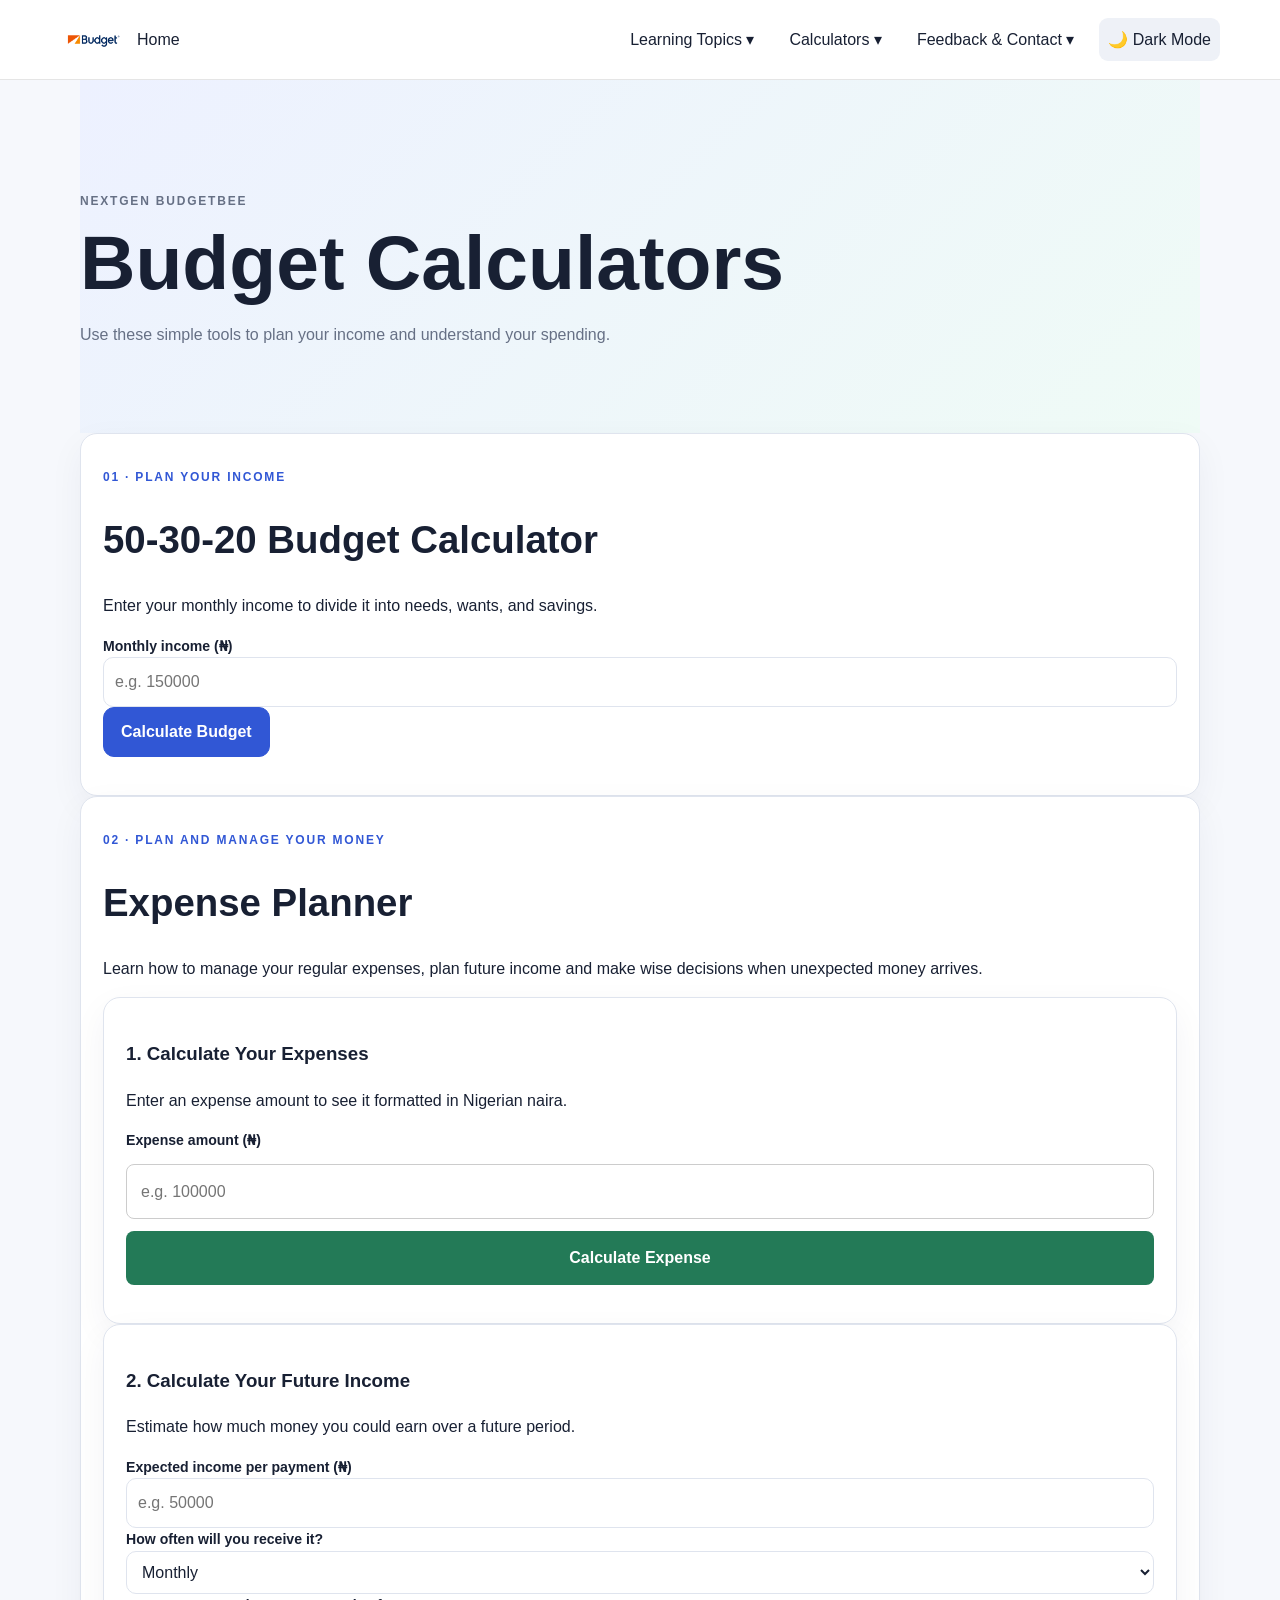
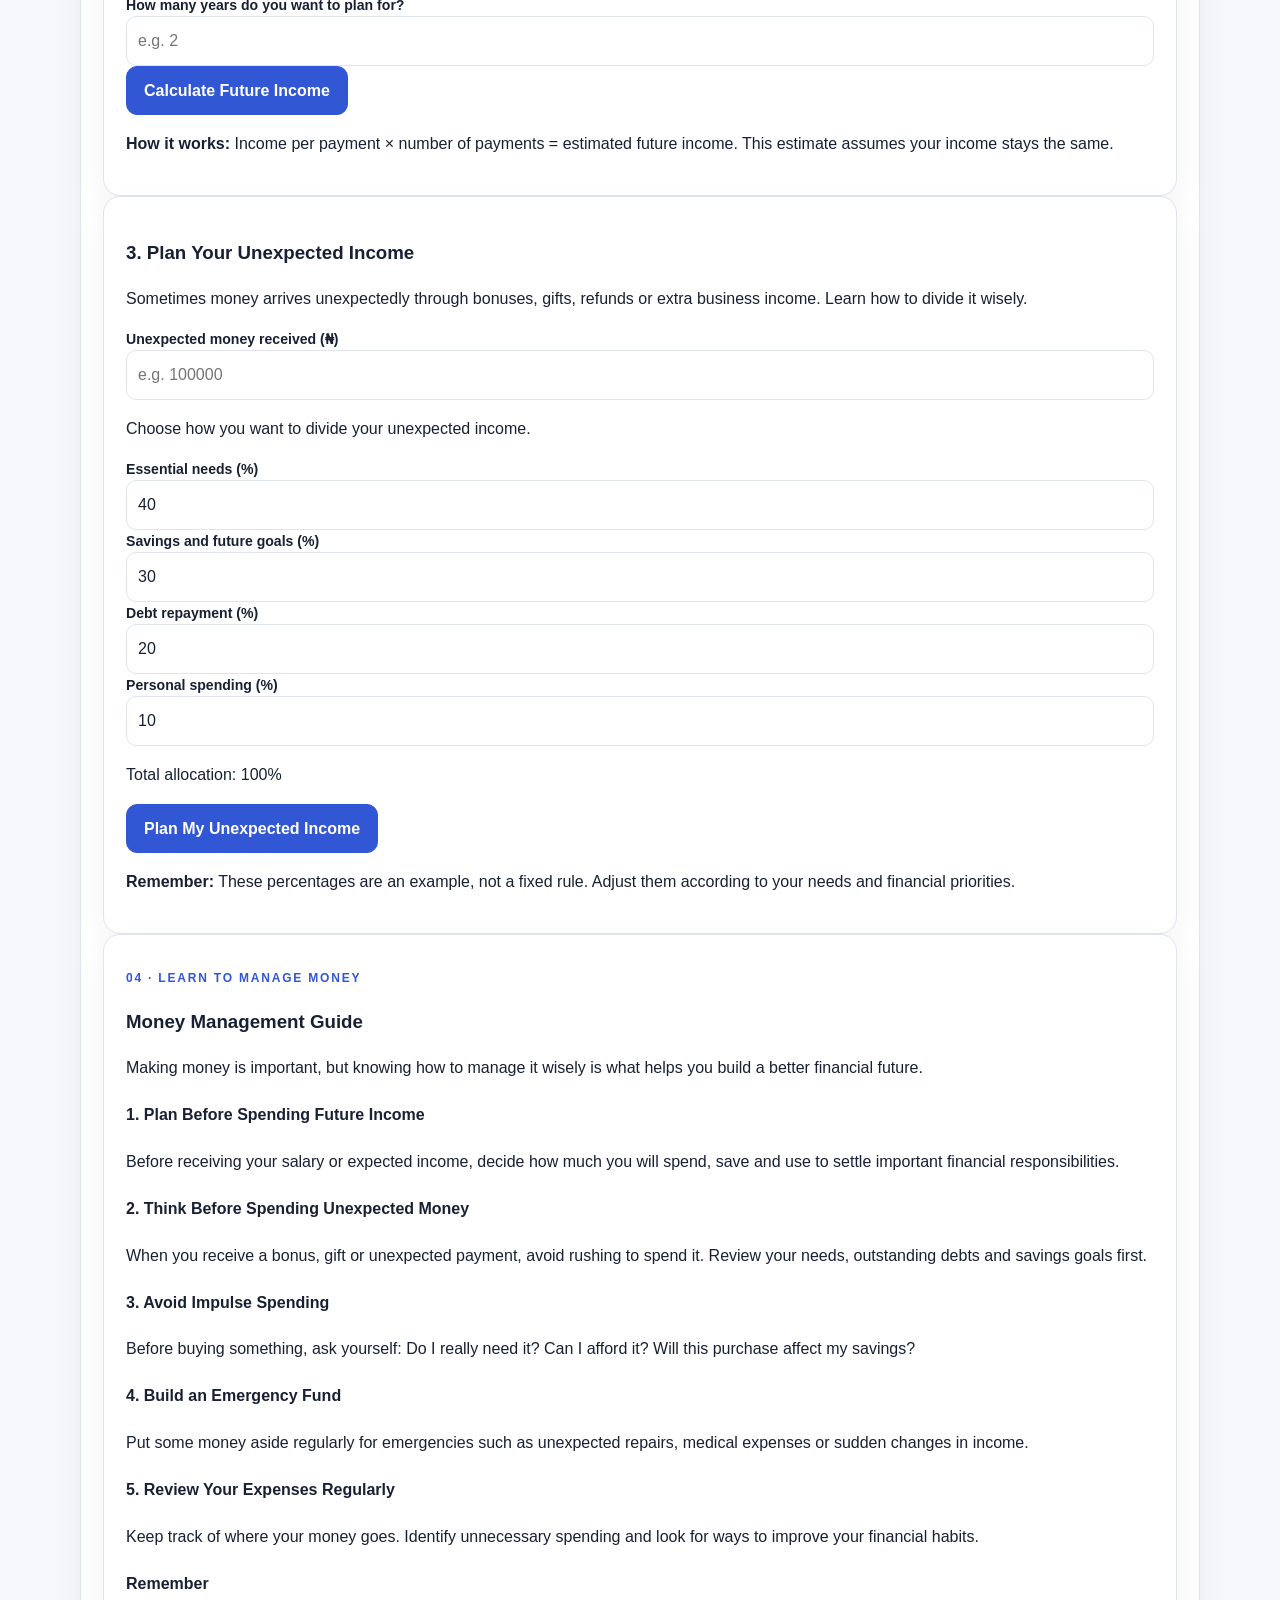
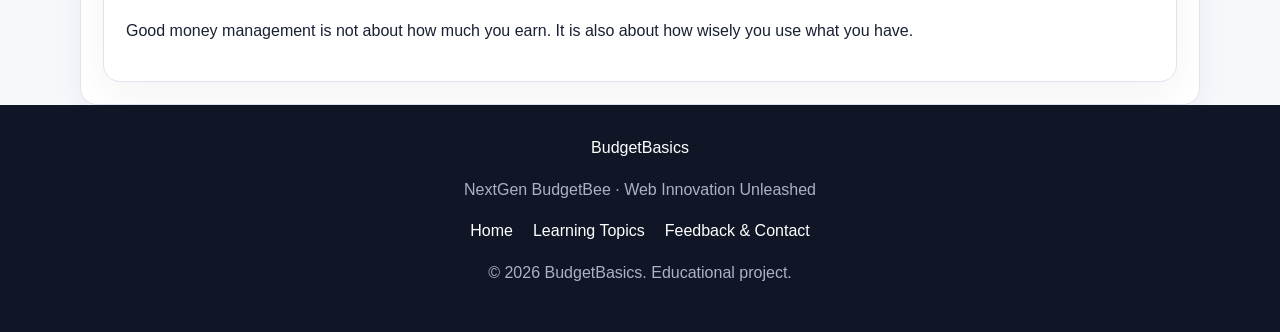
==== budgcalculators.html @ 1b96ec5b "Add files via upload Upload BudgetBasics website files" ====
<!DOCTYPE html>
<html lang="en">
<head>
    <meta charset="UTF-8">
    <meta name="viewport" content="width=device-width, initial-scale=1.0">
    <title>BudgetBasics | Calculators</title>
    <link rel="stylesheet" href="style.css">

</head>
<body>
    <!-- HEADER AND NAVIGATION -->
    <header class="site-header">
        <nav 
        class="navbar" 
        aria-label="Main navigation">
            <div class="nav-left">
                <a href="index.html" class="logo-link" aria-label="BudgetBasics home">
                    <img src="budget.png.png" class="site-logo"></a>
                <a href="index.html" class="home-link">Home</a>
            </div>

            <button id="menu" 
            class="menu-toggle" 
            type="button"
            aria-label="Toggle navigation" 
            aria-expanded="false">
                ☰
            </button>

            <div id="nav" 
            class="nav-links">
                <div class="dropdown">
                    <button 
                    type="button" 
                    class="dropdown-btn" 
                    id="learningBtn"
                    aria-expanded="false" 
                    aria-controls="learningMenu">Learning Topics ▾</button>

                    <div class="dropdown-menu" id="learningMenu">
                        <a href="budgetlearning.html#basics">Budgeting Basics</a>
                        <a href="budgetlearning.html#needs">Needs vs Wants</a>
                        <a href="budgetlearning.html#infographics">Infographics</a>
                        <a href="budgetlearning.html#rule">50-30-20 Rule</a>
                        <a href="budgetlearning.html#savings">Savings</a>
                        <a href="budgetlearning.html#expenses">Expenses</a>
                        <a href="budgetlearning.html#mistakes">Money Mistakes</a>
                    </div>
                </div>

                <div class="dropdown">
                    <button 
                    type="button" 
                    class="dropdown-btn" 
                    id="calculatorsBtn"
                    aria-expanded="false" 
                    aria-controls="calculatorsMenu">Calculators ▾</button>

                    <div class="dropdown-menu" 
                    id="calculatorsMenu">
                        <a href="budgcalculators.html#budget-calculator">50-30-20 Calculator</a>
                        <a href="budgcalculators.html#expense-calculator">Expense Planner</a>
                    </div>
                </div>

                <div class="dropdown">
                    <button type="button" 
                            id="contactDropdownBtn"
                            aria-expanded="false" 
                            aria-controls="contactDropdown">Feedback &amp; Contact ▾</button>
                    <div class="dropdown-menu" id="contactDropdown">
                        <a href="budgetfeedback.html#feedback">Feedback</a>
                        <a href="budgetfeedback.html#contact">Contact Us</a>
                    </div>
                </div>

                <button id="dark" type="button" class="dark-btn">🌙 Dark Mode</button>
            </div>
        </nav>
    </header>
    <main class="wrap calculators-page">
        <section class="hero">
            <p class="eyebrow">NEXTGEN BUDGETBEE</p>
            <h1>Budget Calculators</h1>
            <p>Use these simple tools to plan your income and understand your spending.</p>
        </section>

        <section id="budget-calculator" class="panel calculator-section">
            
            <p class="eyebrow">01 · PLAN YOUR INCOME</p>
            <h2>50-30-20 Budget Calculator</h2>
            <p>Enter your monthly income to divide it into needs, wants, and savings.</p>

            <label for="monthlyIncome">Monthly income (₦)</label>
            <input type="number" id="monthlyIncome" min="0" step="any"
                   placeholder="e.g. 150000" inputmode="decimal">
            <button type="button" class="btn primary" id="calculateBudget">Calculate Budget</button>
            <p id="budgetError" role="alert"></p>

            <div id="budgetResults" aria-live="polite" hidden>
                <h3>Your 50-30-20 Breakdown</h3>
                <p>Total monthly income: <strong id="totalIncome">₦0</strong></p>
                <p>Needs (50%): <strong id="needsAmount">₦0</strong></p>
                <p>Wants (30%): <strong id="wantsAmount">₦0</strong></p>
                <p>Savings or debt repayment (20%): <strong id="savingsAmount">₦0</strong></p>
            </div>
        </section>

       <section id="expense-calculator" class="panel calculator-section">

    <p class="eyebrow">02 · PLAN AND MANAGE YOUR MONEY</p>
    <h2>Expense Planner</h2>

    <p>
        Learn how to manage your regular expenses, plan future income
        and make wise decisions when unexpected money arrives.
    </p>

    <!-- EXISTING EXPENSE CALCULATOR -->

    <div class="panel">
        <h3>1. Calculate Your Expenses</h3>

        <p>Enter an expense amount to see it formatted in Nigerian naira.</p>

        <form id="expenseForm">
            <label for="expenseAmount">Expense amount (₦)</label>

            <input type="number" id="expenseAmount"
                   placeholder="e.g. 100000"
                   min="0" step="any"
                   inputmode="decimal" required>

            <button type="submit" class="btn primary">
                Calculate Expense
            </button>
        </form>

        <p id="expenseError" role="alert"></p>

        <div id="expenseResult" aria-live="polite" hidden>
            <h3>Expense Result</h3>
            <p>Your entered expense is:</p>
            <strong id="expenseTotal">₦0</strong>
        </div>
    </div>


    <!-- FUTURE INCOME CALCULATOR -->

    <div class="panel">
        <h3>2. Calculate Your Future Income</h3>

        <p>
            Estimate how much money you could earn over a future period.
        </p>

        <label for="futureAmount">Expected income per payment (₦)</label>
        <input type="number" id="futureAmount"
               placeholder="e.g. 50000" min="0" step="any">

        <label for="incomeFrequency">How often will you receive it?</label>
        <select id="incomeFrequency">
            <option value="weekly">Weekly</option>
            <option value="monthly" selected>Monthly</option>
            <option value="yearly">Yearly</option>
        </select>

        <label for="futureYears">How many years do you want to plan for?</label>
        <input type="number" id="futureYears"
               placeholder="e.g. 2" min="1" step="1">

        <button type="button" class="btn primary" id="calculateFuture">
            Calculate Future Income
        </button>

        <p id="futureError" role="alert"></p>

        <div id="futureResult" aria-live="polite" hidden>
            <h3>Your Future Income Estimate</h3>
            <p>Total expected income:</p>
            <strong id="futureTotal">₦0</strong>
        </div>

        <p>
            <strong>How it works:</strong>
            Income per payment × number of payments = estimated future income.
            This estimate assumes your income stays the same.
        </p>
    </div>


    <!-- UNEXPECTED INCOME PLANNER -->

    <div class="panel">
        <h3>3. Plan Your Unexpected Income</h3>

        <p>
            Sometimes money arrives unexpectedly through bonuses,
            gifts, refunds or extra business income.
            Learn how to divide it wisely.
        </p>

        <label for="unexpectedAmount">Unexpected money received (₦)</label>
        <input type="number" id="unexpectedAmount"
               placeholder="e.g. 100000" min="0" step="any">

        <p>Choose how you want to divide your unexpected income.</p>

<label for="needsPercent">Essential needs (%)</label>
<input type="number" id="needsPercent" value="40" min="0" max="100">

<label for="savingsPercent">Savings and future goals (%)</label>
<input type="number" id="savingsPercent" value="30" min="0" max="100">

<label for="debtPercent">Debt repayment (%)</label>
<input type="number" id="debtPercent" value="20" min="0" max="100">

<label for="personalPercent">Personal spending (%)</label>
<input type="number" id="personalPercent" value="10" min="0" max="100">

<p id="percentageTotal">Total allocation: 100%</p>

        <button type="button" class="btn primary" id="calculateUnexpected">
            Plan My Unexpected Income
        </button>

        <p id="unexpectedError" role="alert"></p>

        <div id="unexpectedResult" aria-live="polite" hidden>
            <h3>Your Money Breakdown</h3>

            <p>Essential needs (40%):
                <strong id="unexpectedNeeds">₦0</strong>
            </p>

            <p>Savings and goals (30%):
                <strong id="unexpectedSavings">₦0</strong>
            </p>

            <p>Debt repayment (20%):
                <strong id="unexpectedDebt">₦0</strong>
            </p>

            <p>Personal spending (10%):
                <strong id="unexpectedPersonal">₦0</strong>
            </p>
        </div>

        <p>
            <strong>Remember:</strong>
            These percentages are an example, not a fixed rule.
            Adjust them according to your needs and financial priorities.
        </p>
    </div>
    <!-- MONEY MANAGEMENT GUIDE -->

<div class="panel">

    <p class="eyebrow">04 · LEARN TO MANAGE MONEY</p>

    <h3>Money Management Guide</h3>

    <p>
        Making money is important, but knowing how to manage
        it wisely is what helps you build a better financial future.
    </p>

    <h4>1. Plan Before Spending Future Income</h4>

    <p>
        Before receiving your salary or expected income,
        decide how much you will spend, save and use to
        settle important financial responsibilities.
    </p>

    <h4>2. Think Before Spending Unexpected Money</h4>

    <p>
        When you receive a bonus, gift or unexpected payment,
        avoid rushing to spend it. Review your needs,
        outstanding debts and savings goals first.
    </p>

    <h4>3. Avoid Impulse Spending</h4>

    <p>
        Before buying something, ask yourself:
        Do I really need it? Can I afford it?
        Will this purchase affect my savings?
    </p>

    <h4>4. Build an Emergency Fund</h4>

    <p>
        Put some money aside regularly for emergencies
        such as unexpected repairs, medical expenses
        or sudden changes in income.
    </p>

    <h4>5. Review Your Expenses Regularly</h4>

    <p>
        Keep track of where your money goes.
        Identify unnecessary spending and look for
        ways to improve your financial habits.
    </p>

    <h4>Remember</h4>

    <p>
        Good money management is not about how much
        you earn. It is also about how wisely you use
        what you have.
    </p>

</div>

</section>
    </main>

    <footer>
        <div class="wrap">
            <a class="footer-logo" href="index.html">BudgetBasics</a>
            <p>NextGen BudgetBee · Web Innovation Unleashed</p>
            <div class="footer-links">
                <a href="index.html">Home</a>
                <a href="budgetlearning.html">Learning Topics</a>
                <a href="budgetfeedback.html">Feedback &amp; Contact</a>
            </div>
            <p>© 2026 BudgetBasics. Educational project.</p>
        </div>
    </footer>

    <script src="script.js"></script>
</body>
</html>
---- style.css ----
*{box-sizing:border-box
}
:root{
    --bg:#f6f8fc;
    --card:#fff;
    --text:#182033;
    --muted:#667085;
    --primary:#3157d5;
    --green:#18a56b;
    --border:#dfe4ee
}
html
{scroll-behavior:smooth
}
body{margin:0;font-family:Arial,sans-serif;
    background:var(--bg);
    color:var(--text);line-height:1.6
}
a{
    text-decoration:none;
    color:inherit
}
button,input,select,textarea{font:inherit}button{cursor:pointer}
.wrap{width:min(1120px,92%);margin:auto
}
header{position:sticky;
    top:0;z-index:20;
    background:#fffffff2;
    border-bottom:1px solid var(--border)
}
.nav{
    min-height:70px;
    display:flex;
    align-items:center;
    gap:15px
}

.logo{
    font-size:1.35rem;
    font-weight:900;
    margin-right:auto
}
.logo span{
    color:var(--primary)
}
nav{
    display:flex;
    gap:12px;
    flex-wrap:wrap
}
nav a{font-size:.8rem;
    color:var(--muted)
}
#menu,#dark{
    border:0;
    background:#eef1f7;
    padding:9px;
    border-radius:9px
}
#menu{
    display:none;
}
.hero{
    padding:100px 0 70px;
    background:linear-gradient(135deg,#edf1ff,#effbf6)
}
h1{
    font-size:clamp(2.4rem,6vw,5rem);
    line-height:1.02;
    max-width:850px;
    margin:0 0 20px
}

h2{font-size:clamp(1.8rem,3vw,3rem);
    line-height:1.1
}
.hero p{
    max-width:700px;
    color:var(--muted)
}
.eyebrow{
    color:var(--primary);
    font-size:.75rem;
    font-weight:900;letter-spacing:.15em
}
.btn{
    display:inline-block;
    border:1px solid var(--border);
    background:var(--card);
    padding:11px 17px;
    border-radius:11px;
    font-weight:800
}
.primary{
    background:var(--primary);
    color:white;
    border-color:var(--primary)
}
.stats{
    display:flex;
    gap:12px;
    margin-top:30px;
    flex-wrap:wrap
}
.stats div{
    background:#ffffffc9;
    border:1px solid var(--border);
    padding:12px 16px;
    border-radius:12px}
.stats b,.stats small{
    display:block
}
.stats small{
    color:var(--muted)}
.ticker{
    background:#121a2a;
    color:white;
    padding:10px;
    text-align:center
}
.ticker span{margin-left:8px
}
section{
    padding:75px 0
}
.alt{
    background:#edf1f7
}
.cards{
    display:grid;
    gap:15px
}
.six{
    grid-template-columns:repeat(3,1fr)
}
.card,.panel,.visual{
    background:var(--card);
    border:1px solid var(--border);
    border-radius:17px;
    padding:22px;
    box-shadow:0 12px 35px #1f2d4a0d
}
    .card b{
        color:var(--primary)
    }
.card p,.visual p{
    color:var(--muted)
}
.two{
    display:grid;
    grid-template-columns:1fr 1fr;
    gap:18px;
    margin-top:20px
}
table{
        width:100%;
        border-collapse:collapse
}
th,td{
    padding:10px;
    border-bottom:1px solid var(--border);
    text-align:left
}
label{
    display:grid;
    gap:6px;
    font-weight:700;
    font-size:.88rem
}
input,select,textarea{
    width:100%;
    padding:11px;
    border:1px solid var(--border);
    border-radius:10px;
    background:var(--card);color:var(--text);
    outline:none
}input:focus,select:focus,textarea:focus,button:focus,a:focus{
    outline:3px solid #3157d544
}
.quiz{
    display:block;
    width:100%;
    margin:7px 0;
    text-align:left
}
.result{
    display:grid;
    grid-template-columns:repeat(3,1fr);
    gap:12px;margin-top:20px
}
.result div{
    border:1px solid var(--border);
    padding:16px;
    border-radius:12px
}
.result span,.result strong{
    display:block
}
.hidden{
    display:none
}
.note,.error{color:var(--muted)
}
.error{color:#c23535;min-height:20px
}
.callout{
    padding:12px;
    border-left:4px solid var(--green);
    background:#edf9f4
}
.progress{
    height:13px;
    background:#e9edf5;
    border-radius:99px;
    overflow:hidden
}
.progress i{
    display:block;
    height:100%;
    width:0;
    background:var(--primary)
}
.form{
    display:grid;
    gap:13px
}
.expenseForm{
    display:grid;
    grid-template-columns:1fr 1fr 1.4fr 1fr auto;
    gap:10px;
    align-items:end
}
.tableScroll{
    overflow:auto;
    margin-top:18px
}
.accordion{
    display:grid;
    gap:10px
}
details{
    background:var(--card);
    padding:16px;
    border:1px solid var(--border);
    border-radius:13px
}
summary{
    font-weight:800;
    cursor:pointer
}
.filters{
    display:flex;
    gap:8px;
    flex-wrap:wrap;
    margin-bottom:18px
}
.filter{
    border:1px solid var(--border);
    background:var(--card);
    padding:8px 13px;
    border-radius:20px
}
.filter.active{
    background:var(--primary);
    color:white
}
.gallery{
    display:grid;
    grid-template-columns:repeat(4,1fr);
    gap:15px
}
.visual div{
    height:180px;
    display:grid;
    place-items:center;
    text-align:center;
    background:linear-gradient(135deg,#edf1ff,#eaf8f1);
    border-radius:12px;
    font-size:1.4rem;
    font-weight:900
}
.chat{
    min-height:250px
}
.bot,.user{
    padding:10px 13px;
    border-radius:12px;
    max-width:80%;
    margin:8px 0}
.bot{
        background:#eef1f7
 }
.user{background:var(--primary);
    color:white;
    margin-left:auto
}
.prompts{
    display:flex;
    gap:7px;
    flex-wrap:wrap;
    margin:12px 0}.prompt{
        border:1px solid var(--border);
        background:var(--card);
        padding:8px 12px;
        border-radius:20px}.chatInput{display:flex;
        gap:8px
 }
.searchResults{
            display:grid;
            grid-template-columns:repeat(3,1fr);gap:10px;
            margin-top:15px
}.searchResults a{
    background:var(--card);
    padding:15px;
    border:1px solid var(--border);
    border-radius:12px;
    font-weight:800
}
footer
{background:#101625;
    color:white;
    padding:35px 0
}
 footer p{
        color:#aab2c5
    }
#top{
    position:fixed;
    right:20px;
    bottom:20px;
    border:0;
    background:var(--primary);
    color:white;
    width:45px;
    height:45px;
    border-radius:50%;
    display:none}
#top.show{
        display:block
    }
body.dark{
        --bg:#0d1220;
        --card:#151c2c;
        --text:#eef2ff;
        --muted:#aab4c8;
        --border:#2b3650
    }
body.dark header{
        background:#0d1220f2
    }
    body.dark .hero{
        background:linear-gradient(135deg,#141c36,#10251d)
    }



/* ==============================
   LOGO
============================== */

.logo {
    display: flex;
    align-items: center;
    gap: 10px;
    text-decoration: none;
    font-weight: bold;
}

.logo-image {
    width: 100px;
    height: 45px;
    object-fit: contain;
    background: transparent;
}

.logo-highlight {
    color: #e4a11b;
}


/* ==============================
   NAVIGATION DROPDOWN
============================== */

.dropdown {
    position: relative;
}

.dropdown-btn {
    background: transparent;
    border: none;
    color: inherit;
    font: inherit;
    padding: 10px;
    cursor: pointer;
}

.dropdown-menu {
    display: none;
    position: absolute;
    top: 100%;
    left: 0;
    min-width: 210px;
    background: white;
    border-radius: 10px;
    box-shadow: 0 8px 20px rgba(0, 0, 0, 0.15);
    z-index: 1000;
    overflow: hidden;
}

.dropdown-menu.open {
    display: block;
}

.dropdown-menu a {
    display: block;
    padding: 12px 15px;
    color: #222;
    text-decoration: none;
}

.dropdown-menu a:hover {
    background: #f1f5f9;
}


/* ==============================
   BUDGET TIP GRID
============================== */

.tip-grid,
.topic-grid,
.contact-grid {
    display: grid;
    grid-template-columns: repeat(3, minmax(0, 1fr));
    gap: 22px;
    margin: 30px 0;
}

.tip-card,
.topic-card {
    padding: 25px;
    border-radius: 16px;
    background: white;
    color: #222;
    box-shadow: 0 5px 18px rgba(0, 0, 0, 0.08);
    text-decoration: none;

    transition:
        transform 0.3s ease,
        box-shadow 0.3s ease;
}

.tip-card:hover,
.topic-card:hover {
    transform: translateY(-8px);
    box-shadow: 0 12px 28px rgba(0, 0, 0, 0.14);
}

.tip-icon,
.topic-card span {
    display: block;
    font-size: 35px;
    margin-bottom: 12px;
}

.topic-card h3,
.tip-card h3 {
    margin-top: 10px;
}


/* ==============================
   CARD ANIMATION
============================== */

@keyframes cardAppear {
    from {
        opacity: 0;
        transform: translateY(20px);
    }

    to {
        opacity: 1;
        transform: translateY(0);
    }
}

.tip-card,
.topic-card {
    animation: cardAppear 0.7s ease both;
}

.tip-card:nth-child(2),
.topic-card:nth-child(2) {
    animation-delay: 0.1s;
}

.tip-card:nth-child(3),
.topic-card:nth-child(3) {
    animation-delay: 0.2s;
}

.tip-card:nth-child(4),
.topic-card:nth-child(4) {
    animation-delay: 0.3s;
}

.tip-card:nth-child(5),
.topic-card:nth-child(5) {
    animation-delay: 0.4s;
}

.tip-card:nth-child(6),
.topic-card:nth-child(6) {
    animation-delay: 0.5s;
}


/* ==============================
   FLOATING CHATBOT
============================== */

.chatbot-widget {
    position: fixed;
    right: 22px;
    bottom: 22px;
    z-index: 2000;
}


/* ROUND CHAT BUTTON */

.chat-toggle {
    width: 62px;
    height: 62px;
    border: none;
    border-radius: 50%;
    background: #176b45;
    color: white;
    font-size: 28px;
    cursor: pointer;
    box-shadow: 0 5px 20px rgba(0, 0, 0, 0.2);
    transition: transform 0.3s ease;
}

.chat-toggle:hover {
    transform: scale(1.08);
}


/* CHAT WINDOW */

.chat-window {
    position: absolute;
    right: 0;
    bottom: 75px;
    width: 340px;
    max-width: calc(100vw - 35px);
    height: 480px;
    max-height: calc(100vh - 120px);
    background: white;
    border-radius: 16px;
    box-shadow: 0 8px 30px rgba(0, 0, 0, 0.2);
    display: flex;
    flex-direction: column;
    overflow: hidden;
}

.hidden {
    display: none !important;
}


/* CHAT HEADER */

.chat-header {
    display: flex;
    justify-content: space-between;
    align-items: center;
    gap: 12px;
    padding: 15px;
    background: #176b45;
    color: white;
}

.chat-header small {
    display: block;
    margin-top: 4px;
}

.chat-header button {
    border: none;
    background: transparent;
    color: white;
    font-size: 20px;
    cursor: pointer;
}


/* CHAT MESSAGES */

.chat {
    flex: 1;
    overflow-y: auto;
    padding: 15px;
}

.bot,
.user {
    max-width: 90%;
    padding: 10px;
    margin-bottom: 12px;
    border-radius: 12px;
    line-height: 1.5;
    overflow-wrap: anywhere;
}

.bot {
    background: #eef6f1;
    color: #222;
}

.user {
    background: #176b45;
    color: white;
    margin-left: auto;
}


/* CHAT SUGGESTIONS */

.prompts {
    display: flex;
    flex-wrap: wrap;
    gap: 6px;
    padding: 10px;
}

.prompt {
    padding: 7px;
    border: 1px solid #176b45;
    border-radius: 15px;
    background: white;
    color: #176b45;
    cursor: pointer;
    font-size: 12px;
}


/* CHAT INPUT */

.chatInput {
    display: flex;
    gap: 8px;
    padding: 10px;
}

.chatInput input {
    flex: 1;
    min-width: 0;
    padding: 10px;
    border: 1px solid #ccc;
    border-radius: 8px;
}

.chat-note {
    padding: 0 10px 10px;
    color: #666;
}


/* ==============================
   FOOTER
============================== */
footer { 
    text-align: center; 
    padding: 30px 20px; 
} 
footer .wrap { 
    display: flex; 
    flex-direction: column; 
    align-items: center; 
    justify-content: center; 
} 
.footer-links { 
    display: flex; 
    justify-content: center; 
    align-items: center; 
    flex-wrap: wrap; 
    gap: 20px; 
} 
.footer-logo { 
    display: inline-block; 
    text-align: center; 
}

/* ==============================
   RESPONSIVE LAYOUT
============================== */

@media (max-width: 800px) {

    .tip-grid,
    .topic-grid,
    .contact-grid {
        grid-template-columns: repeat(2, minmax(0, 1fr));
    }

}

@media (max-width: 550px) {

    .tip-grid,
    .topic-grid,
    .contact-grid {
        grid-template-columns: 1fr;
    }

    .chatbot-widget {
        right: 12px;
        bottom: 12px;
    }

    .chat-toggle {
        width: 55px;
        height: 55px;
    }

    .chat-window {
        width: calc(100vw - 24px);
        right: -4px;
    }

    .dropdown-menu {
        position: static;
        box-shadow: none;
        min-width: 100%;
    }

}

/* =================================
   LEARNING TOPICS DROPDOWN FIX
================================= */

.dropdown {
    position: relative;
    display: inline-block;
}

.dropdown-btn {
    display: block;
    padding: 10px 12px;
    border: none;
    background: transparent;
    color: inherit;
    font-size: inherit;
    font-family: inherit;
    cursor: pointer;
}

/* Hide the dropdown by default */
.dropdown-menu {
    display: none;
    position: absolute;
    top: 100%;
    left: 0;
    min-width: 220px;
    background: white;
    border-radius: 10px;
    box-shadow: 0 8px 20px rgba(0, 0, 0, 0.18);
    z-index: 9999;
    overflow: hidden;
}

/* Display the dropdown when JavaScript adds open */
.dropdown-menu.open {
    display: block;
}

/* Dropdown links */
.dropdown-menu a {
    display: block;
    padding: 12px 16px;
    color: #222;
    text-decoration: none;
    white-space: nowrap;
}

.dropdown-menu a:hover {
    background: #f1f5f9;
    color: #176b45;
}

/* Keep dropdown usable on small screens */
@media (max-width: 768px) {

    .dropdown {
        display: block;
        width: 100%;
    }

    .dropdown-btn {
        width: 100%;
        text-align: left;
    }

    .dropdown-menu {
        position: static;
        width: 100%;
        box-shadow: none;
        border-radius: 6px;
        margin-top: 5px;
    }

}

/* =================================
   DARK MODE
================================= */

/* Smooth colour transitions */
body,
header,
footer,
section,
.panel,
.card,
.tip-card,
.topic-card,
input,
select,
textarea,
table {
    transition:
        background-color 0.3s ease,
        color 0.3s ease,
        border-color 0.3s ease;
}

/* Main page */
body.dark {
    background-color: #121212;
    color: #f1f1f1;
}

/* Header and footer */
body.dark header,
body.dark footer {
    background-color: #1b1b1b;
    color: #f1f1f1;
}

/* Sections */
body.dark section,
body.dark section.alt {
    background-color: #181818;
    color: #f1f1f1;
}

/* Cards and panels */
body.dark .panel,
body.dark .card,
body.dark .tip-card,
body.dark .topic-card {
    background-color: #252525;
    color: #f1f1f1;
    border-color: #444;
}

/* Headings and paragraphs */
body.dark h1,
body.dark h2,
body.dark h3,
body.dark p,
body.dark li,
body.dark small {
    color: inherit;
}

/* Navigation */
body.dark .nav a,
body.dark .dropdown-btn {
    color: #f1f1f1;
}

/* Dropdown */
body.dark .dropdown-menu {
    background-color: #252525;
}

body.dark .dropdown-menu a {
    color: #f1f1f1;
}

body.dark .dropdown-menu a:hover {
    background-color: #383838;
}

/* Form fields */
body.dark input,
body.dark select,
body.dark textarea {
    background-color: #252525;
    color: #f1f1f1;
    border: 1px solid #555;
}

/* Tables */
body.dark table {
    color: #f1f1f1;
}

body.dark th,
body.dark td {
    border-color: #555;
}

/* Links */
body.dark a {
    color: #8fc9ff;
}

/* Buttons */
body.dark button {
    color: #f1f1f1;
}

/* Preserve primary button colours */
body.dark .btn.primary {
    background-color: #176b45;
    color: white;
}

/* Chat window */
body.dark .chat-window {
    background-color: #202020;
    color: #f1f1f1;
}

body.dark .bot {
    background-color: #303030;
    color: #f1f1f1;
}

body.dark .prompt {
    background-color: #252525;
    color: #f1f1f1;
    border-color: #777;
}

/* Chat input */
body.dark .chatInput input {
    background-color: #252525;
    color: #f1f1f1;
}


    @media(max-width:1000px){
        nav{display:none;
            position:absolute;
            left:4%;
            right:4%;
            top:70px;
            background:var(--card);
            padding:15px;
            border:1px solid var(--border);
            border-radius:12px
        }
            nav.open{
                display:grid;
                grid-template-columns:repeat(2,1fr)
            }
            #menu{
                display:block
            }
            .six{
                grid-template-columns:repeat(2,1fr)
            }
            .gallery{
                grid-template-columns:repeat(2,1fr)
            }
            .expenseForm{
                grid-template-columns:1fr 1fr
            }.expenseForm button{
                grid-column:span 2
            }
        }
        @media(max-width:700px){
            .two,.six,.result,.gallery,.searchResults{
                grid-template-columns:1fr
            }
            .expenseForm{
                grid-template-columns:1fr
            }
            .expenseForm button{
                grid-column:auto
            }
            .chatInput{
                flex-direction:column
            }
            .hero{
                padding-top:70px
            }
            section{
                padding:55px 0
            }
            nav.open{
                grid-template-columns:1fr}}


.budget-calculator {
 max-width: 800px; 
 margin: 40px auto; 
 padding: 25px; 
 text-align: center; 
} 
.budget-calculator h2 {
 margin-bottom: 12px; 
} 
.calculator-box { 
max-width: 550px; 
margin: 25px auto; 
padding: 25px; 
border: 1px solid #ddd; 
border-radius: 15px; 
background: #ffffff; 
box-shadow: 0 5px 15px rgba(0, 0, 0, 0.08); 
text-align: left; 
} 
.calculator-box label { 
display: block; 
margin-bottom: 10px; 
font-weight: bold; 
} 
.calculator-box input { 
display: block; 
width: 100%; 
padding: 14px; 
margin-bottom: 15px; 
border: 1px solid #bbb; 
border-radius: 8px; 
font-size: 16px; 
box-sizing: border-box; 
} 
.calculator-box button { 
width: 100%; 
min-height: 48px; 
padding: 12px; 
border: none; 
border-radius: 8px; 
background: #237a57; 
color: white; 
font-size: 16px; 
font-weight: bold; 
cursor: pointer; 
} 
.calculator-box button:hover { 
background: #185c40; 
} 
#budgetError { 
color: #c62828; 
font-weight: bold; 
} 
#budgetResults { 
margin-top: 25px; 
}
 #budgetResults[hidden] { 
display: none; 
} 
.budget-result { 
margin: 15px 0; 
padding: 15px; 
border-radius: 10px; 
}
.budget-result h4 { 
margin: 0 0 8px;
} 
.budget-result p { 
margin: 5px 0 12px; 
} 
.budget-result strong { 
font-size: 22px; 
} 
.needs-result { 
background: #e4f3e9; 
color: #185c40; 
} 
.wants-result { 
background: #fff0d9; 
color: #80520b; 
} 
.savings-result { 
background: #e5edff; 
color: #244c9b; 
} 
.budget-total { 
display: flex; 
justify-content: space-between; 
gap: 12px; 
flex-wrap: wrap; 
margin-top: 20px; 
padding-top: 15px; 
border-top: 2px solid #ddd; 
font-size: 18px; 
} 
@media (max-width: 600px) {
.budget-calculator { 
    padding: 12px; 
} 
.calculator-box { 
padding: 18px; 
}
}
#expenses { 
    max-width: 650px; 
    margin: 30px auto; 
    padding: 20px; 
} 
#expenseForm { 
    display: flex; 
    flex-direction: column; 
    gap: 12px; 
} 
#expenseAmount { 
    width: 100%; 
    box-sizing: border-box; 
    padding: 14px; 
    border: 1px solid #ccc; 
    border-radius: 8px; 
    font-size: 16px; 
}
#expenseForm button { 
    padding: 14px; 
    border: none; 
    border-radius: 8px; 
    background: #237a57; 
    color: white; 
    font-size: 16px; 
    cursor: pointer; 
} 
#expenseResult { 
    margin-top: 20px; 
    padding: 20px; 
    background: #e4f3e9;
    color: #185c40; 
    border-radius: 10px; 
} 
#expenseResult[hidden] { 
    display: none; 
} 
#expenseTotal { 
    font-size: 24px; 
} 
#expenseError { 
    color: #c62828; 
}

/* HEADER AND NAVIGATION */

.site-header {
    position: relative;
    z-index: 1000;
    background: var(--header-bg, #ffffff);
    border-bottom: 1px solid #e5e5e5;
}

.navbar {
    display: flex;
    align-items: center;
    justify-content: space-between;
    gap: 20px;
    max-width: 1200px;
    margin: 0 auto;
    padding: 12px 20px;
}

.nav-left {
    display: flex;
    align-items: center;
    gap: 12px;
    flex-shrink: 0;
}

.site-logo {
    display: block;
    width: 65px;
    height: 55px;
    object-fit: contain;
}

.home-link {
    font-weight: bold;
}

.nav-links {
    display: flex;
    align-items: center;
    justify-content: flex-end;
    flex-wrap: wrap;
    gap: 15px;
}

.nav-links a,
.nav-links button,
.home-link {
    text-decoration: none;
    color: inherit;
    font: inherit;
}

.nav-links a:hover,
.home-link:hover {
    color: #237a57;
}

.menu-toggle {
    display: none;
}

/* FEEDBACK AND CONTACT DROPDOWN */

.dropdown {
    position: relative;
}

.dropdown > button {
    padding: 10px;
    border: none;
    background: transparent;
    cursor: pointer;
}

.dropdown-menu {
    display: none;
    position: absolute;
    top: 100%;
    right: 0;
    min-width: 170px;
    padding: 8px;
    background: #ffffff;
    color: #222222;
    border: 1px solid #dddddd;
    border-radius: 8px;
    box-shadow: 0 5px 15px rgba(0, 0, 0, 0.12);
}

.dropdown-menu.open {
    display: block;
}

.dropdown-menu a {
    display: block;
    padding: 12px;
    border-radius: 5px;
}

.dropdown-menu a:hover {
    background: #e4f3e9;
}

/* MOBILE NAVIGATION */

@media (max-width: 850px) {
    .navbar {
        flex-wrap: wrap;
    }

    .menu-toggle {
        display: block;
        padding: 10px;
        font-size: 22px;
        cursor: pointer;
    }

    .nav-links {
        display: none;
        flex-direction: column;
        align-items: stretch;
        width: 100%;
        gap: 8px;
    }

    .nav-links.open {
        display: flex;
    }

    .dropdown-menu {
        position: static;
        width: auto;
        box-shadow: none;
    }
}
/* Keep Dark Mode button text black */

body.dark #dark {
    color: #000000 !important;
    background-color: #ffffff !important;
    border: 1px solid #cccccc;
}
/* =====================================
   BUDGETBASICS CONTACT FORM DESIGN
===================================== */

.message-form {
    max-width: 750px;
    margin: 40px auto;
    padding: 30px;
    border-radius: 18px;
}

.message-form h3 {
    font-size: 26px;
    margin-bottom: 12px;
}

.message-form p {
    line-height: 1.7;
}

#contactForm {
    display: flex;
    flex-direction: column;
    gap: 12px;
    margin-top: 25px;
}

#contactForm label {
    font-weight: 600;
    margin-top: 8px;
}

#contactForm input,
#contactForm textarea {
    width: 100%;
    padding: 14px;
    border: 1px solid #cccccc;
    border-radius: 10px;
    font-size: 16px;
    font-family: inherit;
    box-sizing: border-box;
}

#contactForm textarea {
    resize: vertical;
    min-height: 130px;
}

#contactForm input:focus,
#contactForm textarea:focus {
    outline: 2px solid #b9366b;
    border-color: #b9366b;
}

#contactForm button {
    padding: 14px 22px;
    border-radius: 10px;
    font-size: 16px;
    cursor: pointer;
    margin-top: 10px;
}

#contactForm button:disabled {
    opacity: 0.6;
    cursor: not-allowed;
}

#formStatus {
    margin-top: 18px;
    font-weight: 600;
    line-height: 1.6;
}

/* MOBILE RESPONSIVENESS */

@media (max-width: 600px) {

    .message-form {
        padding: 20px;
        margin: 25px auto;
    }

    .message-form h3 {
        font-size: 22px;
    }

    #contactForm input,
    #contactForm textarea {
        font-size: 16px;
    }

}
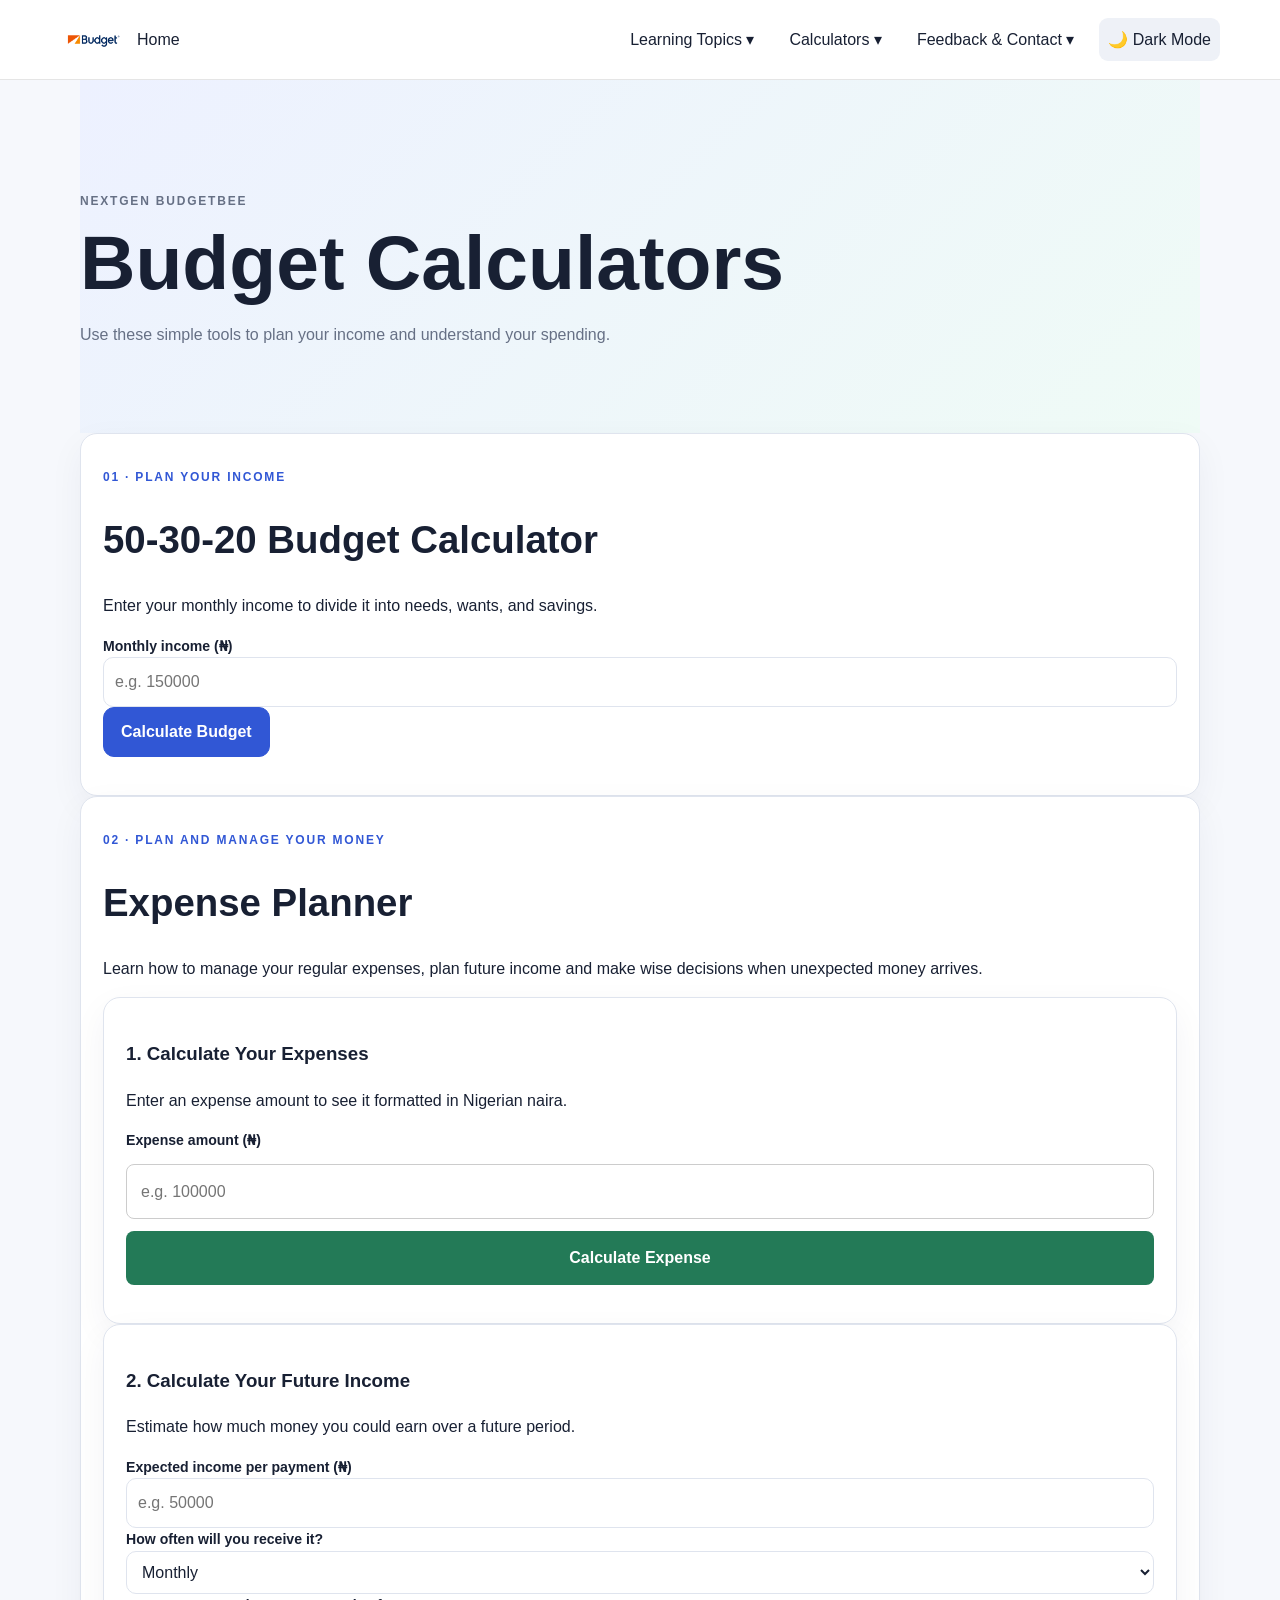
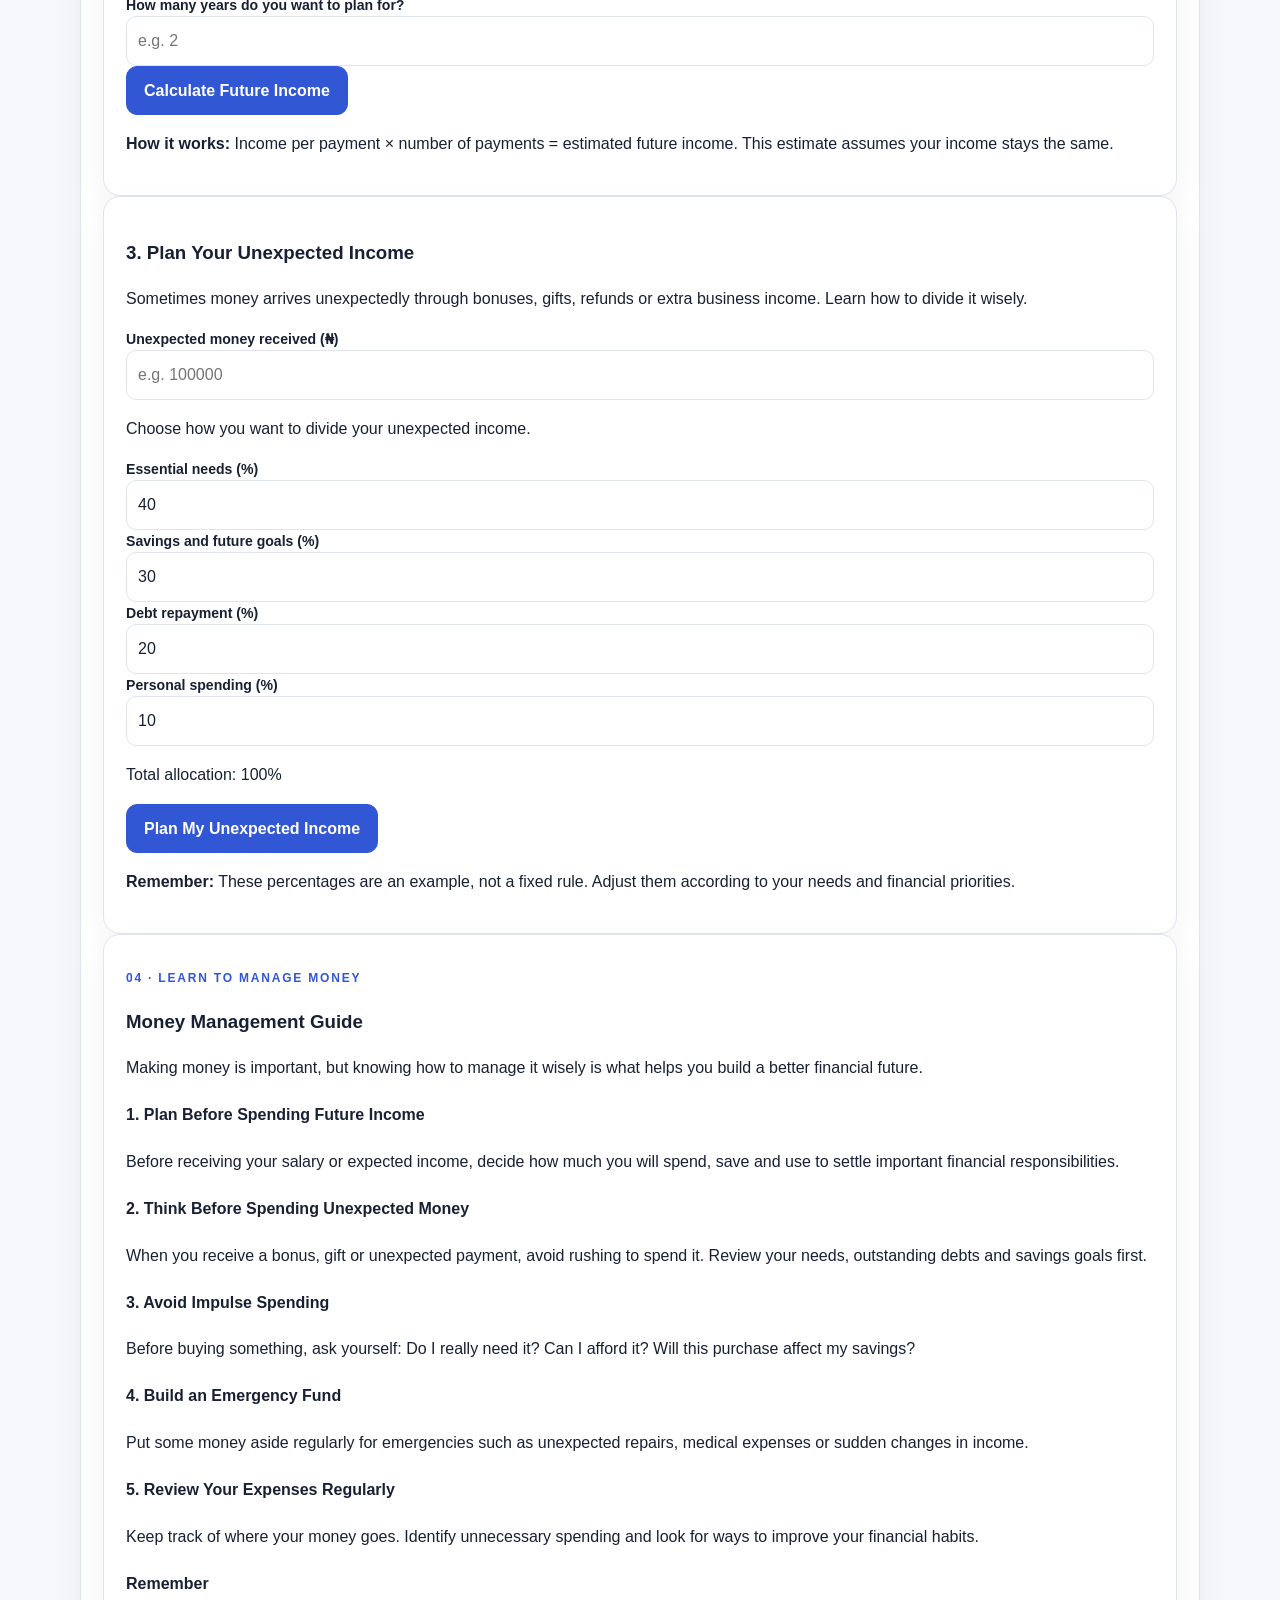
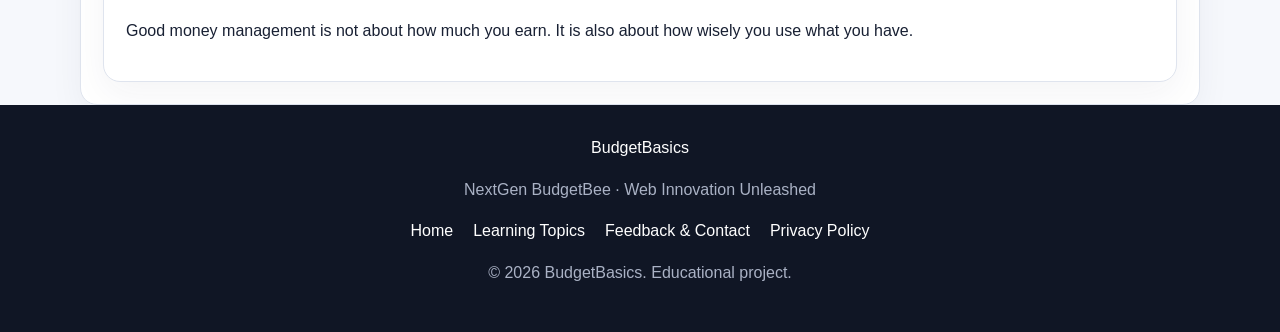
==== commit 81acf086: "Fix Needs vs Wants quiz navigation" ====
--- a/budgcalculators.html
+++ b/budgcalculators.html
@@ -1,10 +1,18 @@
 <!DOCTYPE html>
 <html lang="en">
 <head>
+
     <meta charset="UTF-8">
+
     <meta name="viewport" content="width=device-width, initial-scale=1.0">
-    <title>BudgetBasics | Calculators</title>
+
+    <title>Budget Calculators | BudgetBasics</title>
+
+    <meta name="description" content="Use BudgetBasics free budgeting calculators to divide your income, track expenses, plan future income and manage unexpected money wisely.">
+
     <link rel="stylesheet" href="style.css">
+
+    <link rel="icon" type="image/png" href="budget.png.png">
 
 </head>
 <body>
@@ -15,7 +23,8 @@
         aria-label="Main navigation">
             <div class="nav-left">
                 <a href="index.html" class="logo-link" aria-label="BudgetBasics home">
-                    <img src="budget.png.png" class="site-logo"></a>
+                    <img src="budget.png.png" 
+                     class="site-logo"></a>
                 <a href="index.html" class="home-link">Home</a>
             </div>
 
@@ -327,6 +336,7 @@
                 <a href="index.html">Home</a>
                 <a href="budgetlearning.html">Learning Topics</a>
                 <a href="budgetfeedback.html">Feedback &amp; Contact</a>
+                <a href="privacypolicy.html">Privacy Policy</a>
             </div>
             <p>© 2026 BudgetBasics. Educational project.</p>
         </div>
